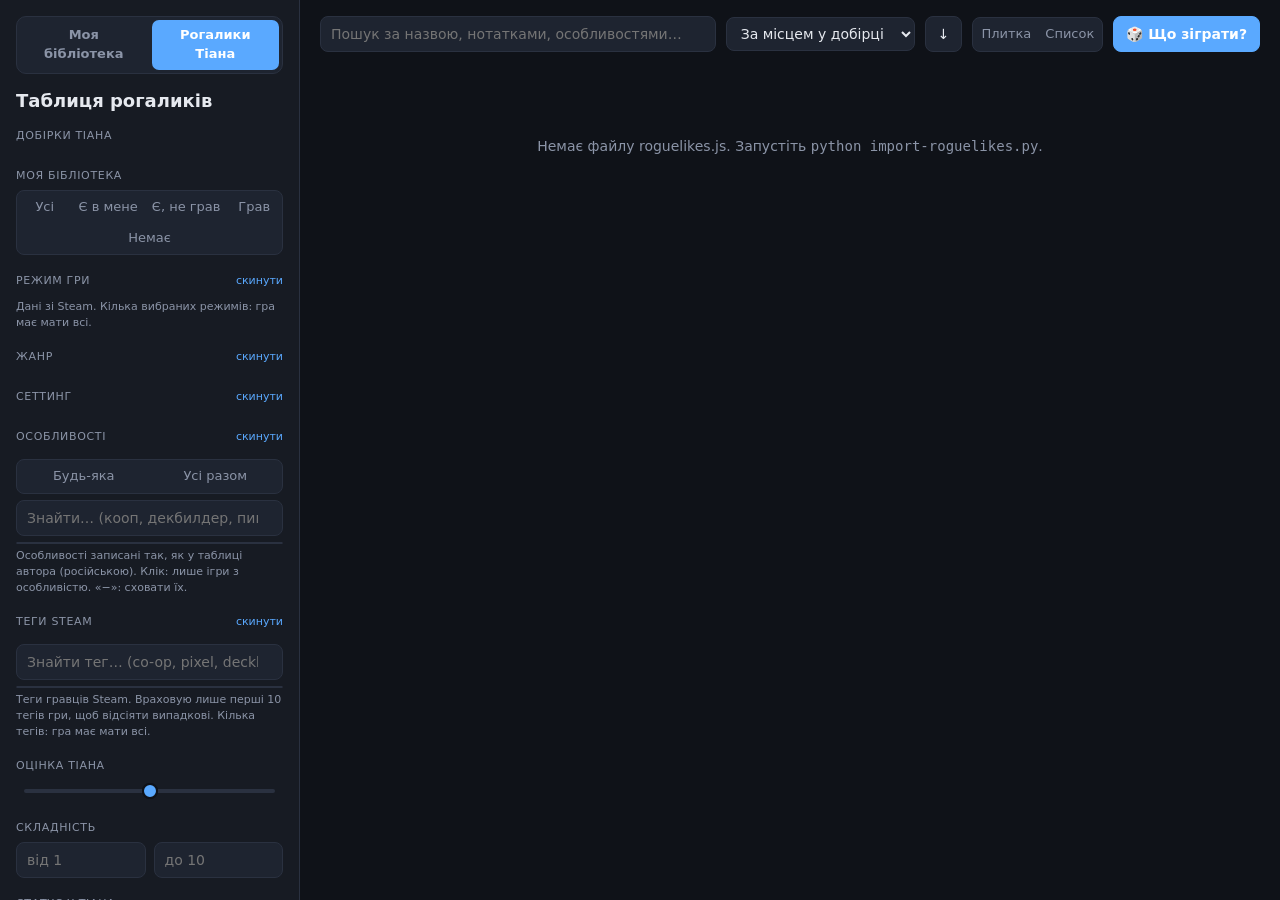
==== roguelikes.html @ 2463125f "Tian page: two-sided rating range, discount/saving sortable columns Co-Authored-By: Claude Opus 5.5 " ====
<!doctype html>
<html lang="uk">
<head>
<meta charset="utf-8">
<meta name="viewport" content="width=device-width, initial-scale=1">
<title>Рогалики Тіана</title>
<link rel="stylesheet" href="style.css">
</head>
<body>
<div class="app">
  <aside id="sidebar">
    <nav class="tabs"><a href="index.html">Моя бібліотека</a><a href="roguelikes.html" class="on">Рогалики Тіана</a></nav>
    <h1>Таблиця рогаликів</h1>
    <div class="sub" id="updated"></div>

    <div class="section">
      <div class="label">Добірки Тіана</div>
      <div class="presets" id="collections"></div>
    </div>

    <div class="section">
      <div class="label">Моя бібліотека</div>
      <div class="seg" data-key="mine">
        <button data-v="all">Усі</button>
        <button data-v="have">Є в мене</button>
        <button data-v="have-unplayed">Є, не грав</button>
        <button data-v="played">Грав</button>
        <button data-v="missing">Немає</button>
      </div>
    </div>

    <div class="section">
      <div class="label">Режим гри <button data-clear="modes">скинути</button></div>
      <div class="chips-box" id="modes"></div>
      <div class="hint">Дані зі Steam. Кілька вибраних режимів: гра має мати всі.</div>
    </div>

    <div class="section">
      <div class="label">Жанр <button data-clear="genres">скинути</button></div>
      <div class="chips-box" id="genres"></div>
    </div>

    <div class="section">
      <div class="label">Сеттинг <button data-clear="settings">скинути</button></div>
      <div class="chips-box scroll" id="settings"></div>
    </div>

    <div class="section">
      <div class="label">Особливості <button data-clear="features">скинути</button></div>
      <div class="selbox" id="selFeat"></div>
      <div class="seg" data-key="featMode" style="margin-bottom:6px">
        <button data-v="any" title="Гра має хоча б одну з вибраних">Будь-яка</button>
        <button data-v="all" title="Гра має всі вибрані">Усі разом</button>
      </div>
      <input type="search" id="featSearch" placeholder="Знайти… (кооп, декбилдер, пиксельарт)">
      <div class="taglist" id="featList"></div>
      <div class="hint">Особливості записані так, як у таблиці автора (російською). Клік: лише ігри з особливістю. «−»: сховати їх.</div>
    </div>

    <div class="section">
      <div class="label">Теги Steam <button data-clear="stags">скинути</button></div>
      <div class="selbox" id="selTags"></div>
      <input type="search" id="tagSearch" placeholder="Знайти тег… (co-op, pixel, deckbuilding)">
      <div class="taglist" id="tagList"></div>
      <div class="hint">Теги гравців Steam. Враховую лише перші 10 тегів гри, щоб відсіяти випадкові. Кілька тегів: гра має мати всі.</div>
    </div>

    <div class="section">
      <div class="label">Оцінка Тіана <span id="minRateVal"></span></div>
      <div class="dual" id="rateDual">
        <div class="track"><div class="fill" id="rateFill"></div></div>
        <input type="range" id="minRate" min="0" max="10" step="1" aria-label="Оцінка від">
        <input type="range" id="maxRate" min="0" max="10" step="1" aria-label="Оцінка до">
      </div>
    </div>

    <div class="section">
      <div class="label">Складність <span id="diffVal"></span></div>
      <div class="row2">
        <input type="number" id="diffFrom" min="1" max="10" placeholder="від 1">
        <input type="number" id="diffTo" min="1" max="10" placeholder="до 10">
      </div>
    </div>

    <div class="section">
      <div class="label">Статус у Тіана <button data-clear="statuses">скинути</button></div>
      <div class="chips-box" id="statuses"></div>
    </div>

    <div class="section">
      <div class="label">Ціна (для ігор, яких немає)</div>
      <div class="checks">
        <label><input type="checkbox" id="onSale"> Лише зі знижкою зараз</label>
      </div>
      <input type="number" id="maxPrice" min="0" step="50" placeholder="До … ₴" style="margin-top:6px">
    </div>

    <div class="section">
      <div class="label">Рік виходу</div>
      <div class="row2">
        <input type="number" id="yearFrom" placeholder="від">
        <input type="number" id="yearTo" placeholder="до">
      </div>
    </div>

    <button class="btn" id="resetAll" style="width:100%">Скинути всі фільтри</button>
    <div class="hint" style="margin-top:12px">Таблиця Тіана і ціни оновлюються самі щонеділі. Оновити зараз: <code>python import-roguelikes.py</code>.</div>
  </aside>

  <main>
    <div class="toolbar">
      <button class="btn menu-btn" id="menuBtn">☰ Фільтри</button>
      <input type="search" class="search" id="q" placeholder="Пошук за назвою, нотатками, особливостями…">
      <select id="sort" title="Сортування">
        <option value="collection">За місцем у добірці</option>
        <option value="rating">За оцінкою Тіана</option>
        <option value="difficulty">За складністю</option>
        <option value="tianHours">Скільки награв Тіан</option>
        <option value="myHours">Скільки награв я</option>
        <option value="steam">За відгуками Steam</option>
        <option value="price">За ціною</option>
        <option value="discount">За знижкою, %</option>
        <option value="saving">За знижкою, ₴</option>
        <option value="release">За датою виходу</option>
        <option value="name">За назвою</option>
      </select>
      <button class="btn" id="dir" title="Напрямок сортування">↓</button>
      <div class="seg" data-key="view" style="flex:0 0 auto">
        <button data-v="grid">Плитка</button>
        <button data-v="list">Список</button>
      </div>
      <button class="btn primary" id="random">🎲 Що зіграти?</button>
    </div>
    <div class="stats" id="stats"></div>
    <div id="results"></div>
  </main>
</div>

<dialog id="dlg"></dialog>

<script src="data.js"></script>
<script src="roguelikes.js"></script>
<script>
(() => {
  const R = window.ROGUELIKES;
  const $ = (id) => document.getElementById(id);
  if (!R) {
    $('results').innerHTML = '<div class="empty">Немає файлу roguelikes.js. Запустіть <code>python import-roguelikes.py</code>.</div>';
    return;
  }
  const LIB = new Map((window.LIBRARY?.games || []).map((g) => [g.appid, g]));
  const games = R.games;
  for (const g of games) g.lib = g.appid ? LIB.get(g.appid) || null : null;
  const COLL = R.collections.filter((c) => c.items.length);
  const collPos = COLL.map((c) => new Map(c.items.map((k, i) => [k, i])));

  const esc = (s) => String(s ?? '').replace(/[&<>"']/g, (c) => ({ '&': '&amp;', '<': '&lt;', '>': '&gt;', '"': '&quot;', "'": '&#39;' }[c]));
  const hours = (h) => h >= 100 ? `${Math.round(h)} год` : h >= 1 ? `${(+h).toFixed(1).replace('.0', '')} год` : h > 0 ? `${Math.round(h * 60)} хв` : '';
  const rateCls = (r) => r >= 8 ? 'r-good' : r >= 6 ? 'r-mid' : 'r-bad';
  const played = (g) => g.lib && g.lib.playtime_hours > 0;
  const plural = (n, a, b, c) => { const m10 = n % 10, m100 = n % 100; return m10 === 1 && m100 !== 11 ? a : m10 >= 2 && m10 <= 4 && (m100 < 12 || m100 > 14) ? b : c; };
  const STATUS_CLS = { 'Пройдено': 'st-done', 'Огляд': 'st-done', 'Закинуто': 'st-drop', 'Чекає релізу': 'st-wait', 'У процесі': 'st-wait' };

  // Режими гри за категоріями магазину Steam
  const MODES = [
    { id: 'solo', name: 'Одиночна', cats: [2] },
    { id: 'coop', name: 'Кооператив', icon: '👥', short: 'Кооп', cats: [9, 38, 39, 48] },
    { id: 'online', name: 'Онлайн-кооп', cats: [38] },
    { id: 'local', name: 'Кооп на одному ПК', icon: '🛋', short: 'Локальний', cats: [39, 24, 37] },
    { id: 'rpt', name: 'Remote Play Together', icon: '📡', short: 'Remote Play', cats: [44] },
    { id: 'pvp', name: 'PvP', icon: '⚔', short: 'PvP', cats: [49, 36, 37, 47] },
    { id: 'pad', name: 'Повна підтримка геймпада', cats: [28] },
  ];
  const MODE = Object.fromEntries(MODES.map((m) => [m.id, m]));
  const hasMode = (g, id) => MODE[id].cats.some((c) => (g.categories || []).includes(c));
  const TAGS = R.tags || {};
  const TAG_TOP = 10;
  const hasTag = (g, id) => { const i = (g.tags || []).indexOf(id); return i !== -1 && i < TAG_TOP; };
  const tagName = (id) => TAGS[id]?.en || String(id);
  const tagTitle = (id) => TAGS[id] ? `${TAGS[id].en}${TAGS[id].uk && TAGS[id].uk !== TAGS[id].en ? ' / ' + TAGS[id].uk : ''}` : '';

  // ---------- Стан ----------
  const DEFAULTS = {
    modes: [], stags: [], stagExc: [],
    q: '', coll: -1, mine: 'all', genres: [], settings: [], features: [], featExc: [], featMode: 'any',
    statuses: [], minRate: 0, maxRate: 10, diffFrom: '', diffTo: '', onSale: false, maxPrice: '', yearFrom: '', yearTo: '',
    sort: 'rating', dir: 'desc', view: 'grid',
  };
  let S = { ...DEFAULTS };
  try { Object.assign(S, JSON.parse(localStorage.getItem('steamlib.rogue') || '{}')); } catch {}
  if (S.coll >= COLL.length) S.coll = -1;
  const save = () => { try { localStorage.setItem('steamlib.rogue', JSON.stringify(S)); } catch {} };

  // ---------- Фільтри ----------
  function pass(g, skip) {
    if (S.q) {
      const q = S.q.toLowerCase();
      if (!(g.name + ' ' + g.notes + ' ' + g.features.join(' ')).toLowerCase().includes(q)) return false;
    }
    if (S.coll >= 0 && !collPos[S.coll].has(g.key)) return false;
    if (S.mine === 'have' && !g.lib) return false;
    if (S.mine === 'have-unplayed' && !(g.lib && !played(g))) return false;
    if (S.mine === 'played' && !played(g)) return false;
    if (S.mine === 'missing' && g.lib) return false;
    if (skip !== 'genres' && S.genres.length && !S.genres.some((x) => g.genres.includes(x))) return false;
    if (skip !== 'settings' && S.settings.length && !S.settings.some((x) => g.settings.includes(x))) return false;
    if (skip !== 'statuses' && S.statuses.length && !S.statuses.includes(g.status)) return false;
    if (skip !== 'features') {
      if (S.featExc.some((x) => g.features.includes(x))) return false;
      if (S.features.length && (S.featMode === 'all'
        ? !S.features.every((x) => g.features.includes(x))
        : !S.features.some((x) => g.features.includes(x)))) return false;
    }
    if (skip !== 'modes' && S.modes.length && !S.modes.every((id) => MODE[id] && hasMode(g, id))) return false;
    if (skip !== 'stags') {
      if (S.stagExc.some((id) => hasTag(g, id))) return false;
      if (S.stags.length && !S.stags.every((id) => hasTag(g, id))) return false;
    }
    if (S.minRate && !(g.rating >= S.minRate)) return false;
    if (S.maxRate < 10 && !(g.rating != null && g.rating <= S.maxRate)) return false;
    if (S.diffFrom && !(g.difficulty >= +S.diffFrom)) return false;
    if (S.diffTo && !(g.difficulty <= +S.diffTo)) return false;
    if (S.onSale && !(g.discount && !g.lib)) return false;
    if (S.maxPrice !== '' && !g.lib && !(g.price_uah != null && g.price_uah <= +S.maxPrice)) return false;
    const y = g.release ? +g.release.slice(0, 4) : null;
    if (S.yearFrom && !(y >= +S.yearFrom)) return false;
    if (S.yearTo && !(y <= +S.yearTo)) return false;
    return true;
  }

  const fmtUah = (v) => Math.round(v).toLocaleString('uk-UA') + '₴';
  const num = (v) => (v == null ? -Infinity : v);
  const SORTERS = {
    rating: (a, b) => num(a.rating) - num(b.rating) || num(a.steam_pct) - num(b.steam_pct),
    difficulty: (a, b) => num(a.difficulty) - num(b.difficulty),
    tianHours: (a, b) => num(a.tian_hours) - num(b.tian_hours),
    myHours: (a, b) => num(a.lib?.playtime_hours) - num(b.lib?.playtime_hours),
    steam: (a, b) => num(a.steam_pct) - num(b.steam_pct) || num(a.steam_reviews) - num(b.steam_reviews),
    price: (a, b) => num(a.lib ? 0 : a.price_uah) - num(b.lib ? 0 : b.price_uah),
    discount: (a, b) => (a.lib ? 0 : a.discount || 0) - (b.lib ? 0 : b.discount || 0) || (a.lib ? 0 : a.saving_uah || 0) - (b.lib ? 0 : b.saving_uah || 0),
    saving: (a, b) => (a.lib ? 0 : a.saving_uah || 0) - (b.lib ? 0 : b.saving_uah || 0) || (a.lib ? 0 : a.discount || 0) - (b.lib ? 0 : b.discount || 0),
    release: (a, b) => (a.release || '').localeCompare(b.release || ''),
    name: (a, b) => a.name.localeCompare(b.name, 'uk'),
    collection: (a, b) => (collPos[S.coll]?.get(b.key) ?? 1e9) - (collPos[S.coll]?.get(a.key) ?? 1e9),
  };
  const DEFAULT_DIR = { rating: 'desc', difficulty: 'desc', tianHours: 'desc', myHours: 'desc', steam: 'desc', price: 'asc', discount: 'desc', saving: 'desc', release: 'desc', name: 'asc', collection: 'desc' };

  let current = [];
  function compute() {
    current = games.filter((g) => pass(g));
    let key = S.sort, dir = S.dir === 'asc' ? 1 : -1;
    if (key === 'collection' && S.coll < 0) { key = 'rating'; dir = -1; }
    current.sort((a, b) => dir * SORTERS[key](a, b) || a.name.localeCompare(b.name, 'uk'));
  }
  // Лічильник для кожного значення: скільки ігор буде, якщо вибрати його (з урахуванням інших фільтрів)
  function counts(field, skip) {
    const c = {};
    for (const g of games) if (pass(g, skip)) for (const v of [].concat(g[field])) if (v) c[v] = (c[v] || 0) + 1;
    return c;
  }
  const allValues = (field) => {
    const c = {};
    for (const g of games) for (const v of [].concat(g[field])) if (v) c[v] = (c[v] || 0) + 1;
    return Object.keys(c).sort((a, b) => c[b] - c[a]);
  };
  const GENRES = allValues('genres'), SETTINGS = allValues('settings'), STATUSES = allValues('status'), FEATURES = allValues('features');

  // ---------- Рендер бічної панелі ----------
  function chipGroup(el, values, key, cnt) {
    $(el).innerHTML = values.map((v) => {
      const on = S[key].includes(v);
      const n = cnt[v] || 0;
      return `<span class="chip ${on ? 'inc' : ''}" data-multi="${key}" data-v="${esc(v)}" style="${!on && !n ? 'opacity:.45' : ''}">${esc(v)} <span class="n">${n}</span></span>`;
    }).join('');
  }
  function renderSidebar() {
    document.querySelectorAll('.seg[data-key]').forEach((seg) => {
      seg.querySelectorAll('button').forEach((b) => b.classList.toggle('on', S[seg.dataset.key] === b.dataset.v));
    });
    $('collections').innerHTML = COLL.map((c, i) => `<span class="chip ${S.coll === i ? 'inc' : ''}" data-coll="${i}">${esc(c.name)} <span class="n">${c.items.length}</span></span>`).join('');
    chipGroup('genres', GENRES, 'genres', counts('genres', 'genres'));
    chipGroup('settings', SETTINGS, 'settings', counts('settings', 'settings'));
    chipGroup('statuses', STATUSES, 'statuses', counts('status', 'statuses'));

    const fc = counts('features', 'features');
    const fq = $('featSearch').value.trim().toLowerCase();
    let feats = FEATURES.filter((f) => fc[f] || S.features.includes(f) || S.featExc.includes(f));
    if (fq) feats = feats.filter((f) => f.toLowerCase().includes(fq));
    feats.sort((a, b) => (fc[b] || 0) - (fc[a] || 0) || a.localeCompare(b));
    $('featList').innerHTML = feats.map((f) => {
      const st = S.features.includes(f) ? 'inc' : S.featExc.includes(f) ? 'exc' : '';
      return `<div class="tagrow ${st}" data-feat="${esc(f)}">
        <span class="mark">${st === 'inc' ? '✓' : ''}</span><span class="nm"><span>${esc(f)}</span></span>
        <span class="n">${fc[f] || 0}</span>
        <button class="tb" data-featexc="${esc(f)}" title="${st === 'exc' ? 'Повернути' : 'Сховати ігри з цією особливістю'}">−</button></div>`;
    }).join('') || '<div class="tagrow"><span class="n">Нічого не знайдено</span></div>';
    const sel = [];
    if (S.features.length) sel.push(`<div class="grp">${S.features.length > 1 ? (S.featMode === 'all' ? 'Мають усі:' : 'Мають хоча б одну:') : 'Має:'} ${S.features.map((f) => `<span class="chip inc" data-unfeat="${esc(f)}">${esc(f)} ✕</span>`).join('')}</div>`);
    if (S.featExc.length) sel.push(`<div class="grp">Без: ${S.featExc.map((f) => `<span class="chip exc" data-unfeat="${esc(f)}">${esc(f)} ✕</span>`).join('')}</div>`);
    $('selFeat').innerHTML = sel.join('');
    document.querySelector('.seg[data-key="featMode"]').style.display = S.features.length > 1 ? '' : 'none';

    // Режими: лічильник = скільки ігор лишиться, якщо додати цей режим
    const modeBase = games.filter((g) => pass(g, 'modes'));
    $('modes').innerHTML = MODES.map((m) => {
      const on = S.modes.includes(m.id);
      const need = on ? S.modes : [...S.modes, m.id];
      const n = modeBase.filter((g) => need.every((id) => hasMode(g, id))).length;
      return `<span class="chip ${on ? 'inc' : ''}" data-mode="${m.id}" style="${!on && !n ? 'opacity:.45' : ''}">${m.icon ? m.icon + ' ' : ''}${esc(m.name)} <span class="n">${n}</span></span>`;
    }).join('');

    // Теги Steam: лічильник серед поточних результатів
    const tc = {};
    for (const g of current) for (const id of (g.tags || []).slice(0, TAG_TOP)) tc[id] = (tc[id] || 0) + 1;
    const tq = $('tagSearch').value.trim().toLowerCase();
    let tids = Object.keys(TAGS).map(Number).filter((id) => tc[id] || S.stags.includes(id) || S.stagExc.includes(id));
    if (tq) tids = tids.filter((id) => tagTitle(id).toLowerCase().includes(tq));
    tids.sort((a, b) => (tc[b] || 0) - (tc[a] || 0) || tagName(a).localeCompare(tagName(b)));
    $('tagList').innerHTML = tids.slice(0, 300).map((id) => {
      const st = S.stags.includes(id) ? 'inc' : S.stagExc.includes(id) ? 'exc' : '';
      return `<div class="tagrow ${st}" data-stag="${id}" title="${esc(tagTitle(id))}">
        <span class="mark">${st === 'inc' ? '✓' : ''}</span><span class="nm"><span>${esc(tagName(id))}</span></span>
        <span class="n">${tc[id] || 0}</span>
        <button class="tb" data-stagexc="${id}" title="${st === 'exc' ? 'Повернути' : 'Сховати ігри з цим тегом'}">−</button></div>`;
    }).join('') || '<div class="tagrow"><span class="n">Нічого не знайдено</span></div>';
    const tsel = [];
    if (S.stags.length) tsel.push(`<div class="grp">Мають: ${S.stags.map((id) => `<span class="chip inc" data-unstag="${id}">${esc(tagName(id))} ✕</span>`).join('')}</div>`);
    if (S.stagExc.length) tsel.push(`<div class="grp">Без: ${S.stagExc.map((id) => `<span class="chip exc" data-unstag="${id}">${esc(tagName(id))} ✕</span>`).join('')}</div>`);
    $('selTags').innerHTML = tsel.join('');

    $('minRate').value = S.minRate; $('maxRate').value = S.maxRate;
    $('minRateVal').textContent = !S.minRate && S.maxRate >= 10 ? 'будь-яка'
      : S.minRate === S.maxRate ? `рівно ${S.minRate}/10` : `від ${S.minRate} до ${S.maxRate}/10`;
    $('rateFill').style.left = S.minRate * 10 + '%';
    $('rateFill').style.right = (10 - S.maxRate) * 10 + '%';
    // Коли повзунки зійшлися, верхнім робимо той, що ще може рухатись
    $('minRate').style.zIndex = S.minRate >= 9 ? 3 : 1;
    $('diffFrom').value = S.diffFrom; $('diffTo').value = S.diffTo;
    $('onSale').checked = S.onSale; $('maxPrice').value = S.maxPrice;
    $('yearFrom').value = S.yearFrom; $('yearTo').value = S.yearTo;
    $('sort').value = S.sort;
    $('sort').querySelector('[value="collection"]').hidden = S.coll < 0;
    $('dir').textContent = S.dir === 'asc' ? '↑' : '↓';
  }

  // ---------- Рендер результатів ----------
  function mineBadge(g) {
    if (g.lib) {
      const cls = g.lib.source === 'own' ? 'own' : 'fam';
      const who = g.lib.source === 'own' ? '' : '👪 ';
      return `<span class="badge r ${cls}" title="${g.lib.source === 'own' ? 'Є у вашій бібліотеці' : 'Сімейна: ' + esc(g.lib.owners)}">${who}${played(g) ? '✓ ' + hours(g.lib.playtime_hours) : 'є, не грав'}</span>`;
    }
    if (g.price) return `<span class="badge r price" title="Немає у вас. Ціна в Steam${g.saving_uah ? ` (було ${fmtUah(g.price_orig_uah)}, економія ${fmtUah(g.saving_uah)})` : ''}">${g.discount ? `<span class="disc">-${g.discount}%</span>` : ''}${esc(g.price)}</span>`;
    if (g.coming_soon) return '<span class="badge r price">ще не вийшла</span>';
    return '';
  }
  function mineText(g) {
    if (!g.lib) return '<span style="color:var(--muted)">немає</span>';
    const cls = g.lib.source === 'own' ? 'mine-own' : 'mine-fam';
    return `<span class="${cls}">${played(g) ? hours(g.lib.playtime_hours) : 'не грав'}</span>${g.lib.source === 'family' ? ` <span style="color:var(--muted)">(👪 ${esc(g.lib.owners)})</span>` : ''}`;
  }
  const diffHtml = (d) => d ? `<span class="diff" title="Складність за Тіаном">Складн. ${d}/10 <span class="bar"><i style="width:${d * 10}%"></i></span></span>` : '';
  const featChips = (g, max) => g.features.slice(0, max).map((f) => `<span class="chip ${S.features.includes(f) ? 'inc' : ''}" data-feat="${esc(f)}">${esc(f)}</span>`).join('');
  const statusPill = (g) => g.status ? `<span class="pill ${STATUS_CLS[g.status] || ''}" title="Статус у Тіана">${esc(g.status)}</span>` : '';
  // Компактні позначки мультиплеєра на картці (одиночну гру й геймпад не показуємо — шуму забагато)
  const modePills = (g) => MODES.filter((m) => m.icon && hasMode(g, m.id))
    .filter((m) => !(m.id === 'local' && hasMode(g, 'coop') && !(g.categories || []).some((c) => [39, 24].includes(c))))
    .map((m) => `<span class="pill ${S.modes.includes(m.id) ? 'st-done' : ''}" data-mode="${m.id}" title="${esc(m.name)}" style="cursor:pointer">${m.icon} ${esc(m.short)}</span>`).join('');
  const steamTagChips = (g, max) => (g.tags || []).slice(0, max).map((id) => `<span class="chip ${S.stags.includes(id) ? 'inc' : ''}" data-stag="${id}" title="${esc(tagTitle(id))}">${esc(tagName(id))}</span>`).join('');

  function renderResults() {
    const have = current.filter((g) => g.lib).length;
    const pl = current.filter(played).length;
    $('stats').innerHTML = `Показано <b>${current.length}</b> з ${games.length} · є в мене: <b>${have}</b> (грав: <b>${pl}</b>, не грав: <b>${have - pl}</b>) · немає: <b>${current.length - have}</b>`;
    if (!current.length) { $('results').innerHTML = '<div class="empty">Нічого не знайдено. Спробуйте послабити фільтри.</div>'; return; }
    const pos = (g) => S.coll >= 0 ? `<span class="pill">#${collPos[S.coll].get(g.key) + 1}</span>` : '';
    if (S.view === 'list') {
      const th = (k, l, c = '') => `<th class="${c} ${S.sort === k ? 'sorted' : ''}" data-sort="${k}">${l}${S.sort === k ? (S.dir === 'asc' ? ' ↑' : ' ↓') : ''}</th>`;
      $('results').innerHTML = `<table class="list"><thead><tr><th></th>${th('name', 'Назва')}<th>Жанр</th>${th('rating', 'Оцінка', 'num')}${th('difficulty', 'Складн.', 'num')}${th('tianHours', 'Тіан', 'num')}<th>Статус</th>${th('myHours', 'Я', 'num')}${th('price', 'Ціна', 'num')}${th('discount', 'Знижка', 'num')}${th('saving', 'Економія', 'num')}${th('release', 'Рік', 'num')}</tr></thead><tbody>` +
        current.map((g) => `<tr class="g" data-key="${esc(g.key)}">
          <td>${g.image ? `<img loading="lazy" src="${esc(g.image)}" alt="">` : ''}</td>
          <td>${pos(g)} <b>${esc(g.name)}</b><div class="note" style="-webkit-line-clamp:1">${esc(g.notes)}</div></td>
          <td>${esc(g.genres.join(', '))}</td>
          <td class="num"><b class="${rateCls(g.rating)}">${g.rating ?? '—'}</b></td>
          <td class="num">${g.difficulty ?? ''}</td>
          <td class="num">${g.tian_hours ? hours(g.tian_hours) : ''}</td>
          <td>${statusPill(g)}</td>
          <td class="num">${mineText(g)}</td>
          <td class="num">${g.lib ? '' : esc(g.price || '')}</td>
          <td class="num">${!g.lib && g.discount ? `<span class="r-good">-${g.discount}%</span>` : ''}</td>
          <td class="num">${!g.lib && g.saving_uah ? fmtUah(g.saving_uah) : ''}</td>
          <td class="num">${g.release ? g.release.slice(0, 4) : ''}</td>
        </tr>`).join('') + '</tbody></table>';
      return;
    }
    $('results').innerHTML = '<div class="grid">' + current.map((g) => `
      <div class="card" data-key="${esc(g.key)}">
        <div class="cover">
          <div class="noimg">${esc(g.name)}</div>
          ${g.image ? `<img loading="lazy" src="${esc(g.image)}" alt="" onerror="this.remove()">` : ''}
          ${g.rating != null ? `<span class="badge l rating" title="Оцінка Тіана">★ ${g.rating}/10</span>` : ''}
          ${mineBadge(g)}
        </div>
        <div class="body">
          <div class="title">${pos(g)} ${esc(g.name)}</div>
          <div class="meta"><span>${esc(g.genres.join(', '))}</span><span>${esc(g.settings.join(', '))}</span></div>
          <div class="meta">${diffHtml(g.difficulty)}${statusPill(g)}${g.tian_hours ? `<span title="Скільки награв Тіан">Тіан: ${hours(g.tian_hours)}</span>` : ''}</div>
          ${modePills(g) ? `<div class="meta">${modePills(g)}</div>` : ''}
          ${g.notes ? `<div class="note">${esc(g.notes)}</div>` : ''}
          <div class="tags">${featChips(g, 5)}</div>
        </div>
      </div>`).join('') + '</div>';
  }

  function render() { compute(); renderSidebar(); renderResults(); save(); }

  // ---------- Деталі ----------
  function openGame(key) {
    const g = games.find((x) => x.key === key);
    if (!g) return;
    const dlg = $('dlg');
    const storeUrl = g.url || (g.appid ? `https://store.steampowered.com/app/${g.appid}` : '');
    dlg.innerHTML = `
      <button class="close" aria-label="Закрити">×</button>
      ${g.image ? `<div class="dlg-cover"><img src="${esc(g.image)}" alt=""></div>` : ''}
      <div class="dlg-body">
        <h2>${esc(g.name)}</h2>
        <div class="meta">${g.rating != null ? `<b class="${rateCls(g.rating)}">★ ${g.rating}/10 від Тіана</b>` : ''}${statusPill(g)}${g.steam_pct != null ? `<span>Steam: 👍 ${g.steam_pct}% (${g.steam_reviews})</span>` : ''}</div>
        ${g.notes ? `<p>${esc(g.notes)}</p>` : ''}
        <dl class="kv">
          <dt>У мене</dt><dd>${g.lib ? (played(g) ? `грав ${hours(g.lib.playtime_hours)}${g.lib.last_played ? `, востаннє ${g.lib.last_played}` : ''}` : 'є, ще не грав') + (g.lib.source === 'family' ? ` · сімейна (${esc(g.lib.owners)})` : ' · моя') : `немає${g.price ? ` · ${g.discount ? `<span class="r-good">-${g.discount}%</span> ` : ''}${esc(g.price)}${g.saving_uah ? ` <span style="opacity:.65">(було ${fmtUah(g.price_orig_uah)}, економія ${fmtUah(g.saving_uah)})</span>` : ''}` : ''}`}</dd>
          <dt>Жанр</dt><dd>${esc(g.genres.join(', '))}</dd>
          <dt>Сеттинг</dt><dd>${esc(g.settings.join(', '))}</dd>
          ${g.difficulty ? `<dt>Складність</dt><dd>${diffHtml(g.difficulty)}</dd>` : ''}
          ${g.tian_hours ? `<dt>Тіан награв</dt><dd>${hours(g.tian_hours)}${g.progress != null ? ` · прогрес ${g.progress}%` : ''}${g.tian_played ? ` · ${g.tian_played}` : ''}</dd>` : ''}
          ${g.release ? `<dt>Вихід</dt><dd>${g.release}${g.early_access ? ' · ранній доступ' : ''}${g.coming_soon ? ' · ще не вийшла' : ''}</dd>` : ''}
        </dl>
        <div class="tags">${featChips(g, 50)}</div>
        ${(g.categories || []).length ? `<dl class="kv"><dt>Режими гри</dt><dd>${MODES.filter((m) => hasMode(g, m.id)).map((m) => esc(m.name)).join(' · ') || '—'}</dd></dl>` : ''}
        ${(g.tags || []).length ? `<div class="label" style="font-size:11px;color:var(--muted);margin:10px 0 4px">ТЕГИ STEAM</div><div class="tags">${steamTagChips(g, 20)}</div>` : ''}
        <div class="actions">
          ${g.lib ? `<a class="btn primary" href="steam://run/${g.appid}">▶ Запустити / встановити</a>` : ''}
          ${storeUrl ? `<a class="btn ${g.lib ? '' : 'primary'}" href="${esc(storeUrl)}" target="_blank" rel="noopener">Сторінка в магазині</a>` : ''}
          ${g.youtube ? `<a class="btn" href="${esc(g.youtube)}" target="_blank" rel="noopener">▶ Плейлист на YouTube</a>` : ''}
          ${g.mi_link ? `<a class="btn" href="${esc(g.mi_link)}" target="_blank" rel="noopener">Випуск МІ</a>` : ''}
          <button class="btn" id="again" ${current.length > 1 ? '' : 'hidden'}>🎲 Інша випадкова</button>
        </div>
      </div>`;
    if (!dlg.open) dlg.showModal();
  }

  // ---------- Події ----------
  const toggleIn = (arr, v) => (arr.includes(v) ? arr.filter((x) => x !== v) : [...arr, v]);
  function toggleStag(id, kind) {
    const was = S.stags.includes(id) ? 'inc' : S.stagExc.includes(id) ? 'exc' : null;
    S.stags = S.stags.filter((x) => x !== id); S.stagExc = S.stagExc.filter((x) => x !== id);
    if (was !== kind) (kind === 'inc' ? S.stags : S.stagExc).push(id);
    render();
  }
  function toggleFeat(f, kind) {
    const was = S.features.includes(f) ? 'inc' : S.featExc.includes(f) ? 'exc' : null;
    S.features = S.features.filter((x) => x !== f); S.featExc = S.featExc.filter((x) => x !== f);
    if (was !== kind) (kind === 'inc' ? S.features : S.featExc).push(f);
    render();
  }

  document.addEventListener('click', (e) => {
    const t = e.target;
    let el;
    if ((el = t.closest('[data-mode]'))) { e.stopPropagation(); S.modes = toggleIn(S.modes, el.dataset.mode); if (el.closest('dialog')) $('dlg').close(); render(); return; }
    if ((el = t.closest('[data-unstag]'))) { const id = +el.dataset.unstag; S.stags = S.stags.filter((x) => x !== id); S.stagExc = S.stagExc.filter((x) => x !== id); render(); return; }
    if ((el = t.closest('[data-stagexc]'))) { toggleStag(+el.dataset.stagexc, 'exc'); return; }
    if ((el = t.closest('[data-stag]'))) { e.stopPropagation(); toggleStag(+el.dataset.stag, 'inc'); if (el.closest('dialog')) $('dlg').close(); return; }
    if ((el = t.closest('[data-unfeat]'))) { const f = el.dataset.unfeat; S.features = S.features.filter((x) => x !== f); S.featExc = S.featExc.filter((x) => x !== f); render(); return; }
    if ((el = t.closest('[data-featexc]'))) { toggleFeat(el.dataset.featexc, 'exc'); return; }
    if ((el = t.closest('[data-feat]'))) { e.stopPropagation(); toggleFeat(el.dataset.feat, 'inc'); if (el.closest('dialog')) $('dlg').close(); return; }
    if ((el = t.closest('[data-multi]'))) { S[el.dataset.multi] = toggleIn(S[el.dataset.multi], el.dataset.v); render(); return; }
    if ((el = t.closest('[data-clear]'))) { S[el.dataset.clear] = []; if (el.dataset.clear === 'features') S.featExc = []; if (el.dataset.clear === 'stags') S.stagExc = []; render(); return; }
    if ((el = t.closest('[data-coll]'))) {
      const i = +el.dataset.coll;
      S.coll = S.coll === i ? -1 : i;
      if (S.coll >= 0) { S.sort = 'collection'; S.dir = 'desc'; } else if (S.sort === 'collection') { S.sort = 'rating'; S.dir = 'desc'; }
      render(); return;
    }
    if ((el = t.closest('.seg[data-key] button'))) { S[el.closest('.seg').dataset.key] = el.dataset.v; render(); return; }
    if ((el = t.closest('th[data-sort]'))) {
      const k = el.dataset.sort;
      if (S.sort === k) S.dir = S.dir === 'asc' ? 'desc' : 'asc'; else { S.sort = k; S.dir = DEFAULT_DIR[k]; }
      render(); return;
    }
    if ((el = t.closest('[data-key]'))) { openGame(el.dataset.key); return; }
    if (t.closest('.close')) { $('dlg').close(); return; }
    if (t.id === 'again') { pickRandom(); return; }
    if (t === $('dlg')) $('dlg').close();
  });
  document.addEventListener('contextmenu', (e) => {
    const el = e.target.closest('[data-feat]');
    if (el) { e.preventDefault(); toggleFeat(el.dataset.feat, 'exc'); if (el.closest('dialog')) $('dlg').close(); }
    const st = e.target.closest('[data-stag]');
    if (st) { e.preventDefault(); toggleStag(+st.dataset.stag, 'exc'); if (st.closest('dialog')) $('dlg').close(); }
  });

  let qTimer;
  $('q').value = S.q;
  $('q').addEventListener('input', (e) => { clearTimeout(qTimer); qTimer = setTimeout(() => { S.q = e.target.value.trim(); render(); }, 120); });
  $('featSearch').addEventListener('input', renderSidebar);
  $('tagSearch').addEventListener('input', renderSidebar);
  const bind = (id, key, ev = 'change', get = (el) => el.value) => $(id).addEventListener(ev, (e) => { S[key] = get(e.target); render(); });
  $('minRate').addEventListener('input', (e) => { S.minRate = Math.min(+e.target.value, S.maxRate); render(); });
  $('maxRate').addEventListener('input', (e) => { S.maxRate = Math.max(+e.target.value, S.minRate); render(); });
  bind('diffFrom', 'diffFrom'); bind('diffTo', 'diffTo');
  bind('onSale', 'onSale', 'change', (el) => el.checked);
  bind('maxPrice', 'maxPrice');
  bind('yearFrom', 'yearFrom'); bind('yearTo', 'yearTo');
  $('sort').addEventListener('change', (e) => { S.sort = e.target.value; S.dir = DEFAULT_DIR[S.sort]; render(); });
  $('dir').addEventListener('click', () => { S.dir = S.dir === 'asc' ? 'desc' : 'asc'; render(); });
  $('resetAll').addEventListener('click', () => { S = { ...DEFAULTS, view: S.view }; $('q').value = ''; $('featSearch').value = ''; $('tagSearch').value = ''; render(); });
  $('menuBtn').addEventListener('click', () => $('sidebar').classList.toggle('open'));
  document.addEventListener('keydown', (e) => {
    if (e.key === '/' && document.activeElement.tagName !== 'INPUT') { e.preventDefault(); $('q').focus(); }
  });

  function pickRandom() {
    if (!current.length) return;
    // Частіше випадають ігри з вищою оцінкою Тіана, які в мене є, але я в них не грав
    const w = current.map((g) => (1 + Math.max(0, (g.rating ?? 5) - 4)) * (g.lib && !played(g) ? 3 : 1));
    let r = Math.random() * w.reduce((a, b) => a + b, 0), i = 0;
    while ((r -= w[i]) > 0) i++;
    openGame(current[Math.min(i, current.length - 1)].key);
  }
  $('random').addEventListener('click', pickRandom);

  const libNote = window.LIBRARY ? '' : ' · ⚠ немає data.js, зіставлення з бібліотекою вимкнено';
  $('updated').textContent = `${games.length} ${plural(games.length, 'гра', 'гри', 'ігор')} · ${R.source} · імпорт ${new Date(R.updated).toLocaleString('uk-UA', { dateStyle: 'medium', timeStyle: 'short' })}${libNote}`;
  render();
})();
</script>
</body>
</html>
---- style.css ----
:root {
  --bg: #0f1218;
  --panel: #171b23;
  --panel-2: #1e2430;
  --line: #2a3140;
  --text: #e6e9ef;
  --muted: #8b94a7;
  --accent: #5aa9ff;
  --accent-bg: rgba(90,169,255,.14);
  --good: #5cc98a;
  --mid: #e0b84f;
  --bad: #e06a5f;
  --exclude: #e06a5f;
  --exclude-bg: rgba(224,106,95,.14);
  --radius: 10px;
  color-scheme: dark;
}
:root[data-theme="light"] {
  --bg: #f4f5f8; --panel: #ffffff; --panel-2: #eef0f4; --line: #dde1e8;
  --text: #1a1e27; --muted: #5d6677; --accent: #1f6fd1; --accent-bg: rgba(31,111,209,.10);
  --good: #23874f; --mid: #a87a0c; --bad: #c0392b; --exclude: #c0392b; --exclude-bg: rgba(192,57,43,.10);
  color-scheme: light;
}
* { box-sizing: border-box; }
html, body { margin: 0; background: var(--bg); color: var(--text); }
body { font: 14px/1.45 system-ui, -apple-system, "Segoe UI", Roboto, sans-serif; }
button, input, select { font: inherit; color: inherit; }
a { color: var(--accent); text-decoration: none; }
a:hover { text-decoration: underline; }

.app { display: grid; grid-template-columns: 300px 1fr; min-height: 100vh; }
aside {
  background: var(--panel); border-right: 1px solid var(--line);
  padding: 16px; position: sticky; top: 0; height: 100vh; overflow-y: auto;
}
main { padding: 16px 20px 40px; min-width: 0; }

h1 { font-size: 18px; margin: 0 0 2px; }
.sub { color: var(--muted); font-size: 12px; margin-bottom: 14px; }
.section { margin-bottom: 18px; }
.section > .label {
  font-size: 11px; text-transform: uppercase; letter-spacing: .06em;
  color: var(--muted); margin-bottom: 6px; display: flex; justify-content: space-between; align-items: center;
}
.label button { background: none; border: 0; color: var(--accent); cursor: pointer; font-size: 11px; padding: 0; text-transform: none; letter-spacing: 0; }

input[type="search"], input[type="number"], select {
  width: 100%; background: var(--panel-2); border: 1px solid var(--line);
  border-radius: 8px; padding: 7px 10px; outline: none;
}
input:focus, select:focus { border-color: var(--accent); }

.seg { display: flex; background: var(--panel-2); border: 1px solid var(--line); border-radius: 8px; padding: 2px; gap: 2px; flex-wrap: wrap; }
.seg button {
  flex: 1; background: none; border: 0; border-radius: 6px; padding: 5px 6px; cursor: pointer;
  color: var(--muted); white-space: nowrap; font-size: 13px;
}
.seg button.on { background: var(--accent-bg); color: var(--accent); font-weight: 600; }

.presets { display: flex; flex-wrap: wrap; gap: 6px; }
.chip {
  display: inline-flex; align-items: center; gap: 4px;
  border: 1px solid var(--line); background: var(--panel-2); color: var(--text);
  border-radius: 999px; padding: 3px 10px; font-size: 12px; cursor: pointer; user-select: none;
}
.chip:hover { border-color: var(--accent); }
.chip.inc { background: var(--accent-bg); border-color: var(--accent); color: var(--accent); }
.chip.exc { background: var(--exclude-bg); border-color: var(--exclude); color: var(--exclude); text-decoration: line-through; }
.chip .n { color: var(--muted); font-size: 11px; }

.taglist { max-height: 260px; overflow-y: auto; margin-top: 6px; border: 1px solid var(--line); border-radius: 8px; }
.tagrow {
  display: flex; justify-content: space-between; padding: 5px 10px; cursor: pointer; font-size: 13px;
  border-bottom: 1px solid var(--line); user-select: none;
}
.tagrow:last-child { border-bottom: 0; }
.tagrow:hover { background: var(--panel-2); }
.tagrow { align-items: center; gap: 6px; }
.tagrow .nm { flex: 1; min-width: 0; overflow-wrap: anywhere; }
.tagrow .n { flex: 0 0 auto; }
.tagrow .nm small { color: var(--muted); margin-left: 4px; }
.tagrow .mark { width: 14px; text-align: center; flex: 0 0 14px; }
.tagrow.inc { background: var(--accent-bg); color: var(--accent); font-weight: 600; }
.tagrow.exc { background: var(--exclude-bg); color: var(--exclude); }
.tagrow.exc .nm span { text-decoration: line-through; }
.tagrow .n { color: var(--muted); }
.tb {
  width: 22px; height: 22px; border-radius: 6px; border: 1px solid var(--line); background: var(--panel);
  cursor: pointer; padding: 0; line-height: 1; color: var(--muted); flex: 0 0 22px;
}
.tb:hover { border-color: var(--exclude); color: var(--exclude); }
.tagrow.exc .tb { background: var(--exclude); border-color: var(--exclude); color: #fff; }
.selbox { display: flex; flex-direction: column; gap: 6px; margin-bottom: 8px; }
.selbox .grp { display: flex; flex-wrap: wrap; gap: 4px; align-items: center; font-size: 12px; color: var(--muted); }
.hint { color: var(--muted); font-size: 11px; margin-top: 4px; }

.checks label { display: flex; align-items: center; gap: 8px; padding: 3px 0; cursor: pointer; }
.row2 { display: flex; gap: 8px; align-items: center; }
.row2 > * { flex: 1; }
input[type="range"] { width: 100%; accent-color: var(--accent); }

.toolbar { display: flex; gap: 10px; align-items: center; flex-wrap: wrap; margin-bottom: 12px; }
.toolbar .search { flex: 1 1 260px; }
.toolbar select { width: auto; }
.btn {
  background: var(--panel-2); border: 1px solid var(--line); border-radius: 8px; padding: 7px 12px; cursor: pointer; white-space: nowrap;
}
.btn:hover { border-color: var(--accent); }
.btn.primary { background: var(--accent); border-color: var(--accent); color: #fff; font-weight: 600; }
.stats { color: var(--muted); font-size: 13px; margin-bottom: 12px; display: flex; gap: 6px; flex-wrap: wrap; align-items: center; }
.stats b { color: var(--text); }
.active-filters { display: flex; flex-wrap: wrap; gap: 6px; }

.grid { display: grid; grid-template-columns: repeat(auto-fill, minmax(250px, 1fr)); gap: 14px; }
.card {
  background: var(--panel); border: 1px solid var(--line); border-radius: var(--radius); overflow: hidden;
  cursor: pointer; display: flex; flex-direction: column; transition: border-color .12s, transform .12s;
}
.card:hover { border-color: var(--accent); transform: translateY(-2px); }
.cover { aspect-ratio: 460 / 215; background: var(--panel-2); position: relative; }
.cover img { position: absolute; inset: 0; width: 100%; height: 100%; object-fit: cover; display: block; }
.cover .noimg { position: absolute; inset: 0; display: grid; place-items: center; color: var(--muted); padding: 10px; text-align: center; }
.badge {
  position: absolute; top: 8px; font-size: 11px; font-weight: 600; padding: 2px 7px; border-radius: 6px;
  background: rgba(0,0,0,.72); color: #fff;
}
.badge.l { left: 8px; } .badge.r { right: 8px; }
.badge.unplayed { background: rgba(31,111,209,.9); }
.card .body { padding: 10px 12px 12px; display: flex; flex-direction: column; gap: 6px; flex: 1; }
.card .title { font-weight: 600; font-size: 14px; line-height: 1.3; }
.meta { display: flex; gap: 10px; flex-wrap: wrap; color: var(--muted); font-size: 12px; }
.rev.good { color: var(--good); } .rev.mid { color: var(--mid); } .rev.bad { color: var(--bad); }
.tags { display: flex; flex-wrap: wrap; gap: 4px; margin-top: auto; }
.tags .chip { font-size: 11px; padding: 1px 8px; }

table.list { width: 100%; border-collapse: collapse; background: var(--panel); border: 1px solid var(--line); border-radius: var(--radius); overflow: hidden; }
.list th, .list td { padding: 7px 10px; text-align: left; border-bottom: 1px solid var(--line); vertical-align: middle; }
.list th { font-size: 12px; color: var(--muted); font-weight: 600; cursor: pointer; white-space: nowrap; background: var(--panel-2); }
.list th.sorted { color: var(--accent); }
.list tr.g { cursor: pointer; }
.list tr.g:hover td { background: var(--panel-2); }
.list img { width: 92px; height: 43px; object-fit: cover; border-radius: 4px; display: block; background: var(--panel-2); }
.list td.num { text-align: right; white-space: nowrap; }
.list .tags .chip { font-size: 11px; }

.empty { text-align: center; color: var(--muted); padding: 60px 20px; }

dialog {
  border: 1px solid var(--line); border-radius: 14px; padding: 0; background: var(--panel); color: var(--text);
  width: min(720px, calc(100vw - 32px)); max-height: calc(100vh - 40px);
}
dialog::backdrop { background: rgba(0,0,0,.6); }
.dlg-cover img { width: 100%; display: block; }
.dlg-body { padding: 16px 20px 20px; }
.dlg-body h2 { margin: 0 0 6px; font-size: 20px; }
.dlg-body p { margin: 8px 0 12px; }
.kv { display: grid; grid-template-columns: max-content 1fr; gap: 4px 14px; font-size: 13px; margin: 12px 0; }
.kv dt { color: var(--muted); }
.kv dd { margin: 0; }
.actions { display: flex; gap: 8px; flex-wrap: wrap; margin-top: 14px; }
.close { position: absolute; top: 10px; right: 10px; background: rgba(0,0,0,.6); color: #fff; border: 0; border-radius: 50%; width: 32px; height: 32px; cursor: pointer; font-size: 18px; }

.menu-btn { display: none; }
@media (max-width: 860px) {
  .app { grid-template-columns: 1fr; }
  aside { position: fixed; inset: 0 auto 0 0; width: min(320px, 90vw); z-index: 20; transform: translateX(-100%); transition: transform .2s; }
  aside.open { transform: none; box-shadow: 0 0 40px rgba(0,0,0,.5); }
  .menu-btn { display: inline-block; }
  main { padding: 12px 16px 40px; }
}

/* ---- Навігація між сторінками ---- */
.tabs { display: flex; gap: 4px; margin-bottom: 14px; background: var(--panel-2); border: 1px solid var(--line); border-radius: 10px; padding: 3px; }
.tabs a { flex: 1; text-align: center; padding: 6px 8px; border-radius: 7px; color: var(--muted); font-weight: 600; font-size: 13px; }
.tabs a:hover { text-decoration: none; color: var(--text); }
.tabs a.on { background: var(--accent); color: #fff; }

/* ---- Сторінка рогаликів ---- */
.badge.rating { font-size: 12px; }
.badge.r.own { background: rgba(35,135,79,.92); }
.badge.r.fam { background: rgba(120,80,200,.92); }
.badge.r.price { background: rgba(0,0,0,.72); }
.badge .disc { background: #4c6b22; color: #beee11; padding: 0 4px; border-radius: 4px; margin-right: 4px; }
.r-good { color: var(--good); } .r-mid { color: var(--mid); } .r-bad { color: var(--bad); }
.diff { display: inline-flex; align-items: center; gap: 5px; }
.diff .bar { width: 50px; height: 5px; border-radius: 3px; background: var(--panel-2); overflow: hidden; display: inline-block; }
.diff .bar i { display: block; height: 100%; background: linear-gradient(90deg, var(--good), var(--mid), var(--bad)); background-size: 50px 100%; }
.note { color: var(--muted); font-size: 12px; display: -webkit-box; -webkit-line-clamp: 3; -webkit-box-orient: vertical; overflow: hidden; }
.pill { font-size: 11px; padding: 1px 7px; border-radius: 6px; background: var(--panel-2); border: 1px solid var(--line); color: var(--muted); }
.pill.st-done { color: var(--good); border-color: currentColor; }
.pill.st-drop { color: var(--bad); border-color: currentColor; }
.pill.st-wait { color: var(--mid); border-color: currentColor; }
.chips-box { display: flex; flex-wrap: wrap; gap: 5px; }
.chips-box.scroll { max-height: 150px; overflow-y: auto; }
.mine-own { color: var(--good); font-weight: 600; }
.mine-fam { color: #a98ae6; font-weight: 600; }

/* Подвійний повзунок діапазону */
.dual { position: relative; height: 22px; }
.dual .track { position: absolute; left: 8px; right: 8px; top: 9px; height: 4px; border-radius: 2px; background: var(--line, #444); }
.dual .fill { position: absolute; top: 0; bottom: 0; background: var(--accent); border-radius: 2px; }
.dual input[type="range"] { position: absolute; inset: 0; margin: 0; width: 100%; height: 22px; background: none; pointer-events: none; -webkit-appearance: none; appearance: none; z-index: 2; }
.dual input[type="range"]::-webkit-slider-runnable-track { background: none; }
.dual input[type="range"]::-moz-range-track { background: none; }
.dual input[type="range"]::-webkit-slider-thumb { pointer-events: auto; -webkit-appearance: none; width: 16px; height: 16px; border-radius: 50%; background: var(--accent); border: 2px solid var(--bg, #111); cursor: pointer; }
.dual input[type="range"]::-moz-range-thumb { pointer-events: auto; width: 14px; height: 14px; border-radius: 50%; background: var(--accent); border: 2px solid var(--bg, #111); cursor: pointer; }
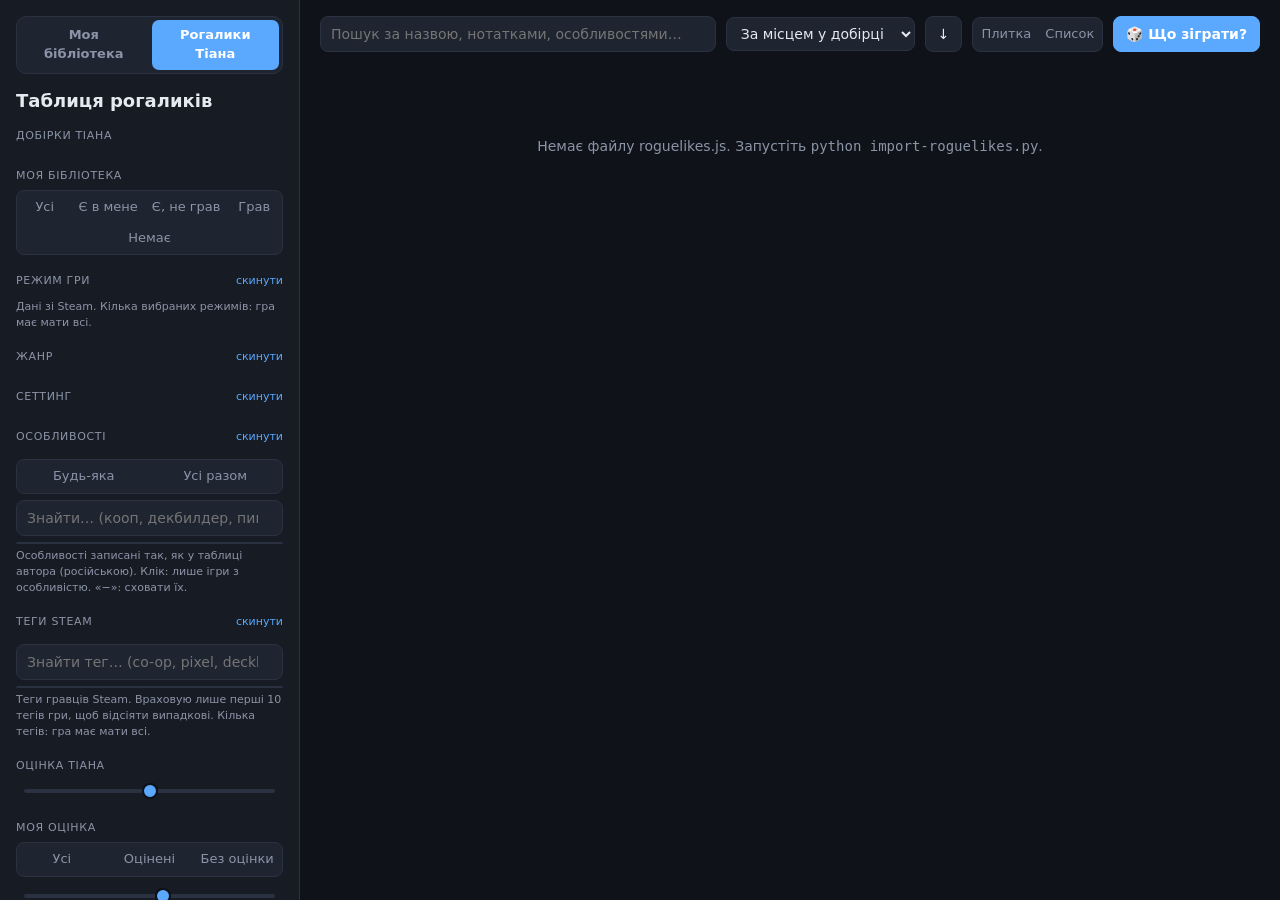
==== commit 6b5f9d20: "Tian page: my own ratings column with filter, sort and JSON backup Co-Authored-By: Claude Opus 5.5 <" ====
--- a/roguelikes.html
+++ b/roguelikes.html
@@ -75,6 +75,23 @@
     </div>
 
     <div class="section">
+      <div class="label">Моя оцінка <span id="myRateVal"></span></div>
+      <div class="seg" data-key="myHas" style="margin-bottom:8px">
+        <button data-v="all">Усі</button>
+        <button data-v="rated">Оцінені</button>
+        <button data-v="unrated">Без оцінки</button>
+      </div>
+      <div class="dual">
+        <div class="track"><div class="fill" id="myFill"></div></div>
+        <input type="range" id="myMin" min="1" max="10" step="1" aria-label="Моя оцінка від">
+        <input type="range" id="myMax" min="1" max="10" step="1" aria-label="Моя оцінка до">
+      </div>
+      <div class="hint">Оцінки ставите в колонці «Моя» (вигляд «Список») або в картці гри. Зберігаються в цьому браузері.
+        <button class="linkbtn" id="myExport">Зберегти у файл</button> · <button class="linkbtn" id="myImport">Завантажити з файлу</button></div>
+      <input type="file" id="myImportFile" accept=".json,application/json" hidden>
+    </div>
+
+    <div class="section">
       <div class="label">Складність <span id="diffVal"></span></div>
       <div class="row2">
         <input type="number" id="diffFrom" min="1" max="10" placeholder="від 1">
@@ -114,6 +131,7 @@
       <select id="sort" title="Сортування">
         <option value="collection">За місцем у добірці</option>
         <option value="rating">За оцінкою Тіана</option>
+        <option value="myRating">За моєю оцінкою</option>
         <option value="difficulty">За складністю</option>
         <option value="tianHours">Скільки награв Тіан</option>
         <option value="myHours">Скільки награв я</option>
@@ -183,13 +201,22 @@
   const DEFAULTS = {
     modes: [], stags: [], stagExc: [],
     q: '', coll: -1, mine: 'all', genres: [], settings: [], features: [], featExc: [], featMode: 'any',
-    statuses: [], minRate: 0, maxRate: 10, diffFrom: '', diffTo: '', onSale: false, maxPrice: '', yearFrom: '', yearTo: '',
+    statuses: [], minRate: 0, maxRate: 10, myHas: 'all', myMin: 1, myMax: 10, diffFrom: '', diffTo: '', onSale: false, maxPrice: '', yearFrom: '', yearTo: '',
     sort: 'rating', dir: 'desc', view: 'grid',
   };
   let S = { ...DEFAULTS };
   try { Object.assign(S, JSON.parse(localStorage.getItem('steamlib.rogue') || '{}')); } catch {}
   if (S.coll >= COLL.length) S.coll = -1;
   const save = () => { try { localStorage.setItem('steamlib.rogue', JSON.stringify(S)); } catch {} };
+
+  // ---------- Мої оцінки (окремо від стану фільтрів, щоб «Скинути все» їх не чіпало) ----------
+  const MY_KEY = 'steamlib.rogue.myRatings';
+  let MY = {};
+  try { MY = JSON.parse(localStorage.getItem(MY_KEY) || '{}') || {}; } catch {}
+  const saveMy = () => { try { localStorage.setItem(MY_KEY, JSON.stringify(MY)); } catch {} };
+  const myRate = (g) => MY[g.key] ?? null;
+  const myRateSelect = (g) => `<select class="myrate ${myRate(g) != null ? rateCls(myRate(g)) : ''}" data-myrate="${esc(g.key)}" title="Моя оцінка">
+      <option value="">—</option>${[10, 9, 8, 7, 6, 5, 4, 3, 2, 1].map((n) => `<option value="${n}" ${myRate(g) === n ? 'selected' : ''}>${n}</option>`).join('')}</select>`;
 
   // ---------- Фільтри ----------
   function pass(g, skip) {
@@ -218,6 +245,10 @@
     }
     if (S.minRate && !(g.rating >= S.minRate)) return false;
     if (S.maxRate < 10 && !(g.rating != null && g.rating <= S.maxRate)) return false;
+    const mr = myRate(g);
+    if (S.myHas === 'rated' && mr == null) return false;
+    if (S.myHas === 'unrated' && mr != null) return false;
+    if ((S.myMin > 1 || S.myMax < 10) && !(mr != null && mr >= S.myMin && mr <= S.myMax)) return false;
     if (S.diffFrom && !(g.difficulty >= +S.diffFrom)) return false;
     if (S.diffTo && !(g.difficulty <= +S.diffTo)) return false;
     if (S.onSale && !(g.discount && !g.lib)) return false;
@@ -232,6 +263,7 @@
   const num = (v) => (v == null ? -Infinity : v);
   const SORTERS = {
     rating: (a, b) => num(a.rating) - num(b.rating) || num(a.steam_pct) - num(b.steam_pct),
+    myRating: (a, b) => num(myRate(a)) - num(myRate(b)) || num(a.rating) - num(b.rating),
     difficulty: (a, b) => num(a.difficulty) - num(b.difficulty),
     tianHours: (a, b) => num(a.tian_hours) - num(b.tian_hours),
     myHours: (a, b) => num(a.lib?.playtime_hours) - num(b.lib?.playtime_hours),
@@ -243,7 +275,7 @@
     name: (a, b) => a.name.localeCompare(b.name, 'uk'),
     collection: (a, b) => (collPos[S.coll]?.get(b.key) ?? 1e9) - (collPos[S.coll]?.get(a.key) ?? 1e9),
   };
-  const DEFAULT_DIR = { rating: 'desc', difficulty: 'desc', tianHours: 'desc', myHours: 'desc', steam: 'desc', price: 'asc', discount: 'desc', saving: 'desc', release: 'desc', name: 'asc', collection: 'desc' };
+  const DEFAULT_DIR = { rating: 'desc', myRating: 'desc', difficulty: 'desc', tianHours: 'desc', myHours: 'desc', steam: 'desc', price: 'asc', discount: 'desc', saving: 'desc', release: 'desc', name: 'asc', collection: 'desc' };
 
   let current = [];
   function compute() {
@@ -335,6 +367,12 @@
     $('rateFill').style.right = (10 - S.maxRate) * 10 + '%';
     // Коли повзунки зійшлися, верхнім робимо той, що ще може рухатись
     $('minRate').style.zIndex = S.minRate >= 9 ? 3 : 1;
+    const myFiltered = S.myMin > 1 || S.myMax < 10;
+    $('myMin').value = S.myMin; $('myMax').value = S.myMax;
+    $('myRateVal').textContent = !myFiltered ? '' : S.myMin === S.myMax ? `рівно ${S.myMin}/10` : `від ${S.myMin} до ${S.myMax}/10`;
+    $('myFill').style.left = (S.myMin - 1) / 9 * 100 + '%';
+    $('myFill').style.right = (10 - S.myMax) / 9 * 100 + '%';
+    $('myMin').style.zIndex = S.myMin >= 9 ? 3 : 1;
     $('diffFrom').value = S.diffFrom; $('diffTo').value = S.diffTo;
     $('onSale').checked = S.onSale; $('maxPrice').value = S.maxPrice;
     $('yearFrom').value = S.yearFrom; $('yearTo').value = S.yearTo;
@@ -376,12 +414,13 @@
     const pos = (g) => S.coll >= 0 ? `<span class="pill">#${collPos[S.coll].get(g.key) + 1}</span>` : '';
     if (S.view === 'list') {
       const th = (k, l, c = '') => `<th class="${c} ${S.sort === k ? 'sorted' : ''}" data-sort="${k}">${l}${S.sort === k ? (S.dir === 'asc' ? ' ↑' : ' ↓') : ''}</th>`;
-      $('results').innerHTML = `<table class="list"><thead><tr><th></th>${th('name', 'Назва')}<th>Жанр</th>${th('rating', 'Оцінка', 'num')}${th('difficulty', 'Складн.', 'num')}${th('tianHours', 'Тіан', 'num')}<th>Статус</th>${th('myHours', 'Я', 'num')}${th('price', 'Ціна', 'num')}${th('discount', 'Знижка', 'num')}${th('saving', 'Економія', 'num')}${th('release', 'Рік', 'num')}</tr></thead><tbody>` +
+      $('results').innerHTML = `<table class="list"><thead><tr><th></th>${th('name', 'Назва')}<th>Жанр</th>${th('rating', 'Тіан ★', 'num')}${th('myRating', 'Моя', 'num')}${th('difficulty', 'Складн.', 'num')}${th('tianHours', 'Тіан', 'num')}<th>Статус</th>${th('myHours', 'Я', 'num')}${th('price', 'Ціна', 'num')}${th('discount', 'Знижка', 'num')}${th('saving', 'Економія', 'num')}${th('release', 'Рік', 'num')}</tr></thead><tbody>` +
         current.map((g) => `<tr class="g" data-key="${esc(g.key)}">
           <td>${g.image ? `<img loading="lazy" src="${esc(g.image)}" alt="">` : ''}</td>
           <td>${pos(g)} <b>${esc(g.name)}</b><div class="note" style="-webkit-line-clamp:1">${esc(g.notes)}</div></td>
           <td>${esc(g.genres.join(', '))}</td>
           <td class="num"><b class="${rateCls(g.rating)}">${g.rating ?? '—'}</b></td>
+          <td class="num">${myRateSelect(g)}</td>
           <td class="num">${g.difficulty ?? ''}</td>
           <td class="num">${g.tian_hours ? hours(g.tian_hours) : ''}</td>
           <td>${statusPill(g)}</td>
@@ -398,7 +437,7 @@
         <div class="cover">
           <div class="noimg">${esc(g.name)}</div>
           ${g.image ? `<img loading="lazy" src="${esc(g.image)}" alt="" onerror="this.remove()">` : ''}
-          ${g.rating != null ? `<span class="badge l rating" title="Оцінка Тіана">★ ${g.rating}/10</span>` : ''}
+          ${g.rating != null || myRate(g) != null ? `<span class="badge l rating">${g.rating != null ? `<span title="Оцінка Тіана">★ ${g.rating}/10</span>` : ''}${myRate(g) != null ? `<span title="Моя оцінка"> · моя ${myRate(g)}</span>` : ''}</span>` : ''}
           ${mineBadge(g)}
         </div>
         <div class="body">
@@ -425,7 +464,7 @@
       ${g.image ? `<div class="dlg-cover"><img src="${esc(g.image)}" alt=""></div>` : ''}
       <div class="dlg-body">
         <h2>${esc(g.name)}</h2>
-        <div class="meta">${g.rating != null ? `<b class="${rateCls(g.rating)}">★ ${g.rating}/10 від Тіана</b>` : ''}${statusPill(g)}${g.steam_pct != null ? `<span>Steam: 👍 ${g.steam_pct}% (${g.steam_reviews})</span>` : ''}</div>
+        <div class="meta">${g.rating != null ? `<b class="${rateCls(g.rating)}">★ ${g.rating}/10 від Тіана</b>` : ''}<span>Моя оцінка: ${myRateSelect(g)}</span>${statusPill(g)}${g.steam_pct != null ? `<span>Steam: 👍 ${g.steam_pct}% (${g.steam_reviews})</span>` : ''}</div>
         ${g.notes ? `<p>${esc(g.notes)}</p>` : ''}
         <dl class="kv">
           <dt>У мене</dt><dd>${g.lib ? (played(g) ? `грав ${hours(g.lib.playtime_hours)}${g.lib.last_played ? `, востаннє ${g.lib.last_played}` : ''}` : 'є, ще не грав') + (g.lib.source === 'family' ? ` · сімейна (${esc(g.lib.owners)})` : ' · моя') : `немає${g.price ? ` · ${g.discount ? `<span class="r-good">-${g.discount}%</span> ` : ''}${esc(g.price)}${g.saving_uah ? ` <span style="opacity:.65">(було ${fmtUah(g.price_orig_uah)}, економія ${fmtUah(g.saving_uah)})</span>` : ''}` : ''}`}</dd>
@@ -467,6 +506,7 @@
   document.addEventListener('click', (e) => {
     const t = e.target;
     let el;
+    if (t.closest('select.myrate')) return;
     if ((el = t.closest('[data-mode]'))) { e.stopPropagation(); S.modes = toggleIn(S.modes, el.dataset.mode); if (el.closest('dialog')) $('dlg').close(); render(); return; }
     if ((el = t.closest('[data-unstag]'))) { const id = +el.dataset.unstag; S.stags = S.stags.filter((x) => x !== id); S.stagExc = S.stagExc.filter((x) => x !== id); render(); return; }
     if ((el = t.closest('[data-stagexc]'))) { toggleStag(+el.dataset.stagexc, 'exc'); return; }
@@ -506,6 +546,32 @@
   $('featSearch').addEventListener('input', renderSidebar);
   $('tagSearch').addEventListener('input', renderSidebar);
   const bind = (id, key, ev = 'change', get = (el) => el.value) => $(id).addEventListener(ev, (e) => { S[key] = get(e.target); render(); });
+  $('myMin').addEventListener('input', (e) => { S.myMin = Math.min(+e.target.value, S.myMax); render(); });
+  $('myMax').addEventListener('input', (e) => { S.myMax = Math.max(+e.target.value, S.myMin); render(); });
+  document.addEventListener('change', (e) => {
+    const el = e.target.closest('select.myrate');
+    if (!el) return;
+    const k = el.dataset.myrate;
+    if (el.value === '') delete MY[k]; else MY[k] = +el.value;
+    saveMy(); render();
+    if ($('dlg').open) openGame(k);
+  });
+  $('myExport').addEventListener('click', () => {
+    const a = document.createElement('a');
+    a.href = URL.createObjectURL(new Blob([JSON.stringify(MY, null, 1)], { type: 'application/json' }));
+    a.download = `my-roguelike-ratings-${new Date().toISOString().slice(0, 10)}.json`;
+    a.click(); setTimeout(() => URL.revokeObjectURL(a.href), 1000);
+  });
+  $('myImport').addEventListener('click', () => $('myImportFile').click());
+  $('myImportFile').addEventListener('change', async (e) => {
+    const f = e.target.files[0]; e.target.value = '';
+    if (!f) return;
+    try {
+      const data = JSON.parse(await f.text());
+      for (const [k, v] of Object.entries(data)) if (Number.isInteger(v) && v >= 1 && v <= 10) MY[k] = v;
+      saveMy(); render();
+    } catch { alert('Не вдалося прочитати файл з оцінками'); }
+  });
   $('minRate').addEventListener('input', (e) => { S.minRate = Math.min(+e.target.value, S.maxRate); render(); });
   $('maxRate').addEventListener('input', (e) => { S.maxRate = Math.max(+e.target.value, S.minRate); render(); });
   bind('diffFrom', 'diffFrom'); bind('diffTo', 'diffTo');
--- a/style.css
+++ b/style.css
@@ -186,7 +186,7 @@
 .diff .bar { width: 50px; height: 5px; border-radius: 3px; background: var(--panel-2); overflow: hidden; display: inline-block; }
 .diff .bar i { display: block; height: 100%; background: linear-gradient(90deg, var(--good), var(--mid), var(--bad)); background-size: 50px 100%; }
 .note { color: var(--muted); font-size: 12px; display: -webkit-box; -webkit-line-clamp: 3; -webkit-box-orient: vertical; overflow: hidden; }
-.pill { font-size: 11px; padding: 1px 7px; border-radius: 6px; background: var(--panel-2); border: 1px solid var(--line); color: var(--muted); }
+.pill { display: inline-block; white-space: nowrap; font-size: 11px; padding: 1px 7px; border-radius: 6px; background: var(--panel-2); border: 1px solid var(--line); color: var(--muted); }
 .pill.st-done { color: var(--good); border-color: currentColor; }
 .pill.st-drop { color: var(--bad); border-color: currentColor; }
 .pill.st-wait { color: var(--mid); border-color: currentColor; }
@@ -204,3 +204,8 @@
 .dual input[type="range"]::-moz-range-track { background: none; }
 .dual input[type="range"]::-webkit-slider-thumb { pointer-events: auto; -webkit-appearance: none; width: 16px; height: 16px; border-radius: 50%; background: var(--accent); border: 2px solid var(--bg, #111); cursor: pointer; }
 .dual input[type="range"]::-moz-range-thumb { pointer-events: auto; width: 14px; height: 14px; border-radius: 50%; background: var(--accent); border: 2px solid var(--bg, #111); cursor: pointer; }
+
+/* Моя оцінка */
+select.myrate { width: auto; min-width: 48px; padding: 2px 4px; font-size: 13px; font-weight: 600; background: var(--panel-2); border: 1px solid var(--line); border-radius: 6px; color: var(--muted); cursor: pointer; }
+select.myrate.r-good { color: var(--good); } select.myrate.r-mid { color: var(--mid); } select.myrate.r-bad { color: var(--bad); }
+.linkbtn { background: none; border: 0; padding: 0; color: var(--accent); cursor: pointer; font: inherit; text-decoration: underline; }
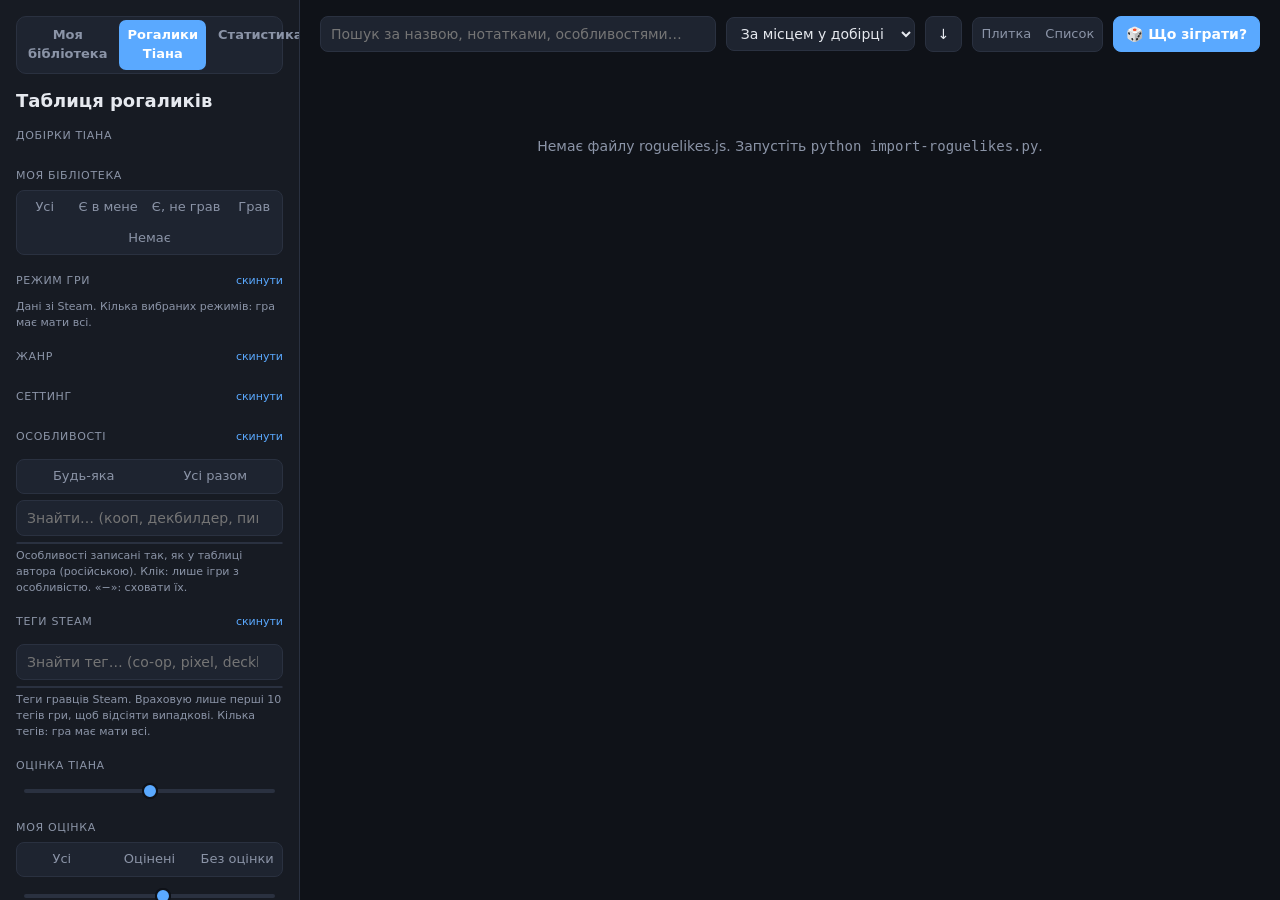
==== commit 37787732: "Add family library stats page stats.html: per-member game counts, value, average and most expensive " ====
--- a/roguelikes.html
+++ b/roguelikes.html
@@ -9,7 +9,7 @@
 <body>
 <div class="app">
   <aside id="sidebar">
-    <nav class="tabs"><a href="index.html">Моя бібліотека</a><a href="roguelikes.html" class="on">Рогалики Тіана</a></nav>
+    <nav class="tabs"><a href="index.html">Моя бібліотека</a><a href="roguelikes.html" class="on">Рогалики Тіана</a><a href="stats.html">Статистика</a></nav>
     <h1>Таблиця рогаликів</h1>
     <div class="sub" id="updated"></div>
 
@@ -86,9 +86,10 @@
         <input type="range" id="myMin" min="1" max="10" step="1" aria-label="Моя оцінка від">
         <input type="range" id="myMax" min="1" max="10" step="1" aria-label="Моя оцінка до">
       </div>
-      <div class="hint">Оцінки ставите в колонці «Моя» (вигляд «Список») або в картці гри. Зберігаються в цьому браузері.
-        <button class="linkbtn" id="myExport">Зберегти у файл</button> · <button class="linkbtn" id="myImport">Завантажити з файлу</button></div>
-      <input type="file" id="myImportFile" accept=".json,application/json" hidden>
+      <div class="hint">Оцінки ставите в колонці «Моя» (вигляд «Список») або в картці гри.</div>
+      <div class="hint" id="myStore"></div>
+      <div class="hint"><button class="linkbtn" id="myExport">Скачати my-ratings.js</button> · <button class="linkbtn" id="myImport">Завантажити з файлу</button></div>
+      <input type="file" id="myImportFile" accept=".js,.json" hidden>
     </div>
 
     <div class="section">
@@ -158,6 +159,7 @@
 
 <script src="data.js"></script>
 <script src="roguelikes.js"></script>
+<script src="my-ratings.js"></script>
 <script>
 (() => {
   const R = window.ROGUELIKES;
@@ -209,11 +211,82 @@
   if (S.coll >= COLL.length) S.coll = -1;
   const save = () => { try { localStorage.setItem('steamlib.rogue', JSON.stringify(S)); } catch {} };
 
-  // ---------- Мої оцінки (окремо від стану фільтрів, щоб «Скинути все» їх не чіпало) ----------
-  const MY_KEY = 'steamlib.rogue.myRatings';
-  let MY = {};
-  try { MY = JSON.parse(localStorage.getItem(MY_KEY) || '{}') || {}; } catch {}
-  const saveMy = () => { try { localStorage.setItem(MY_KEY, JSON.stringify(MY)); } catch {} };
+  // ---------- Мої оцінки ----------
+  // Головне сховище: файл my-ratings.js у папці сайту (читається звичайним <script>, тож переживає очищення браузера).
+  // Записує його сторінка через File System Access API (Chrome/Edge) після того, як ви дасте доступ до папки.
+  // localStorage лише запасна копія на випадок, якщо запис у файл не вдався.
+  const MY_KEY = 'steamlib.rogue.myRatings2';
+  const validRatings = (o) => Object.fromEntries(Object.entries(o || {}).filter(([, v]) => Number.isInteger(v) && v >= 1 && v <= 10));
+  const fileData = window.MY_RATINGS && typeof window.MY_RATINGS === 'object' ? window.MY_RATINGS : null;
+  let localData = null;
+  try { localData = JSON.parse(localStorage.getItem(MY_KEY) || 'null'); } catch {}
+  // Перенос оцінок зі старого формату (просто {key: оцінка} у localStorage)
+  if (!localData) try {
+    const old = JSON.parse(localStorage.getItem('steamlib.rogue.myRatings') || 'null');
+    if (old && Object.keys(old).length) localData = { updated: new Date().toISOString(), ratings: old };
+  } catch {}
+  const pick = [fileData, localData].filter(Boolean).sort((a, b) => (b.updated || '').localeCompare(a.updated || ''))[0];
+  let MY = validRatings(pick?.ratings);
+  let myUpdated = pick?.updated || '';
+  let fileStale = !!(localData && (!fileData || (localData.updated || '') > (fileData.updated || '')));
+
+  const FS_OK = 'showDirectoryPicker' in window;
+  let dirHandle = null, myStatus = '', myErr = '', writing = Promise.resolve();
+  const idb = (mode, fn) => new Promise((res, rej) => {
+    const r = indexedDB.open('steamlib', 1);
+    r.onupgradeneeded = () => r.result.createObjectStore('kv');
+    r.onerror = () => rej(r.error);
+    r.onsuccess = () => { const tx = r.result.transaction('kv', mode); const q = fn(tx.objectStore('kv')); tx.oncomplete = () => res(q?.result); tx.onerror = () => rej(tx.error); };
+  });
+  const myFileText = () => '// Мої оцінки рогаликів. Пише сторінка roguelikes.html, вручну не редагуйте.\n'
+    + 'window.MY_RATINGS = ' + JSON.stringify({ updated: myUpdated, ratings: MY }, null, 1) + ';\n';
+  function renderMyStore() {
+    const el = $('myStore');
+    if (!el) return;
+    if (!FS_OK) { el.innerHTML = '⚠ Цей браузер не вміє писати у файл. Оцінки збережено лише в браузері: після змін натисніть «Скачати my-ratings.js» і покладіть файл у папку сайту (замість старого).'; return; }
+    if (myStatus === 'ok') { el.innerHTML = `✅ Оцінки записано у файл <code>my-ratings.js</code> у папці «${esc(dirHandle?.name)}».`; return; }
+    if (myStatus === 'error') { el.innerHTML = `⚠ Не вдалося записати файл: <code>${esc(myErr)}</code>. <button class="linkbtn" data-myrepick>Вибрати папку ще раз</button>`; return; }
+    if (dirHandle) { el.innerHTML = `⚠ Папку «${esc(dirHandle.name)}» вибрано, але браузер ще не дозволив запис, тож файл не збережено. <button class="btn" data-myconnect style="margin-top:6px">Дозволити запис</button>`; return; }
+    el.innerHTML = `⚠ ${fileStale ? 'Є незбережені у файл зміни. ' : ''}Щоб оцінки не зникли при очищенні браузера, <button class="linkbtn" data-myconnect>виберіть папку сайту</button> (steam-library) і дозвольте запис.`;
+  }
+  async function writeMyFile(interactive) {
+    if (!FS_OK) return;
+    if (!dirHandle && interactive) {
+      try { dirHandle = await window.showDirectoryPicker({ id: 'steamlib', mode: 'readwrite' }); } catch (e) {
+        if (e.name !== 'AbortError') { myStatus = 'error'; myErr = `${e.name}: ${e.message}`; }
+        renderMyStore(); return;
+      }
+      try { await dirHandle.getFileHandle('roguelikes.html'); } catch {
+        if (!confirm(`У папці «${dirHandle.name}» немає roguelikes.html. Точно зберігати оцінки сюди?`)) { dirHandle = null; return; }
+      }
+      try { await idb('readwrite', (st) => st.put(dirHandle, 'dir')); } catch {}
+      // Якщо у вибраній папці вже є файл з оцінками новішим за наш, спершу підтягуємо його
+      try {
+        const txt = await (await (await dirHandle.getFileHandle('my-ratings.js')).getFile()).text();
+        const m = txt.match(/window\.MY_RATINGS\s*=\s*([\s\S]*?);?\s*$/);
+        const d = m && JSON.parse(m[1]);
+        if (d && (d.updated || '') > myUpdated) { MY = validRatings(d.ratings); myUpdated = d.updated; render(); }
+      } catch {}
+    }
+    if (!dirHandle) return;
+    let perm = await dirHandle.queryPermission({ mode: 'readwrite' });
+    if (perm !== 'granted' && interactive) perm = await dirHandle.requestPermission({ mode: 'readwrite' }).catch(() => 'prompt');
+    if (perm !== 'granted') { myStatus = ''; renderMyStore(); return; }
+    try {
+      const w = await (await dirHandle.getFileHandle('my-ratings.js', { create: true })).createWritable();
+      await w.write(myFileText()); await w.close();
+      myStatus = 'ok'; myErr = ''; fileStale = false;
+    } catch (e) { myStatus = 'error'; myErr = `${e.name}: ${e.message}`; }
+    renderMyStore();
+  }
+  const queueWrite = (interactive) => (writing = writing.then(() => writeMyFile(interactive)).catch(() => {}));
+  const saveMy = () => {
+    myUpdated = new Date().toISOString();
+    fileStale = true;
+    try { localStorage.setItem(MY_KEY, JSON.stringify({ updated: myUpdated, ratings: MY })); } catch {}
+    queueWrite(true);
+  };
+  if (FS_OK) idb('readonly', (st) => st.get('dir')).then((h) => { dirHandle = h || null; if (dirHandle) queueWrite(false); else renderMyStore(); }).catch(() => renderMyStore());
   const myRate = (g) => MY[g.key] ?? null;
   const myRateSelect = (g) => `<select class="myrate ${myRate(g) != null ? rateCls(myRate(g)) : ''}" data-myrate="${esc(g.key)}" title="Моя оцінка">
       <option value="">—</option>${[10, 9, 8, 7, 6, 5, 4, 3, 2, 1].map((n) => `<option value="${n}" ${myRate(g) === n ? 'selected' : ''}>${n}</option>`).join('')}</select>`;
@@ -367,6 +440,7 @@
     $('rateFill').style.right = (10 - S.maxRate) * 10 + '%';
     // Коли повзунки зійшлися, верхнім робимо той, що ще може рухатись
     $('minRate').style.zIndex = S.minRate >= 9 ? 3 : 1;
+    renderMyStore();
     const myFiltered = S.myMin > 1 || S.myMax < 10;
     $('myMin').value = S.myMin; $('myMax').value = S.myMax;
     $('myRateVal').textContent = !myFiltered ? '' : S.myMin === S.myMax ? `рівно ${S.myMin}/10` : `від ${S.myMin} до ${S.myMax}/10`;
@@ -507,6 +581,8 @@
     const t = e.target;
     let el;
     if (t.closest('select.myrate')) return;
+    if (t.closest('[data-myconnect]')) { queueWrite(true); return; }
+    if (t.closest('[data-myrepick]')) { dirHandle = null; myStatus = ''; idb('readwrite', (st) => st.delete('dir')).catch(() => {}); queueWrite(true); return; }
     if ((el = t.closest('[data-mode]'))) { e.stopPropagation(); S.modes = toggleIn(S.modes, el.dataset.mode); if (el.closest('dialog')) $('dlg').close(); render(); return; }
     if ((el = t.closest('[data-unstag]'))) { const id = +el.dataset.unstag; S.stags = S.stags.filter((x) => x !== id); S.stagExc = S.stagExc.filter((x) => x !== id); render(); return; }
     if ((el = t.closest('[data-stagexc]'))) { toggleStag(+el.dataset.stagexc, 'exc'); return; }
@@ -558,8 +634,8 @@
   });
   $('myExport').addEventListener('click', () => {
     const a = document.createElement('a');
-    a.href = URL.createObjectURL(new Blob([JSON.stringify(MY, null, 1)], { type: 'application/json' }));
-    a.download = `my-roguelike-ratings-${new Date().toISOString().slice(0, 10)}.json`;
+    a.href = URL.createObjectURL(new Blob([myFileText()], { type: 'text/javascript' }));
+    a.download = 'my-ratings.js';
     a.click(); setTimeout(() => URL.revokeObjectURL(a.href), 1000);
   });
   $('myImport').addEventListener('click', () => $('myImportFile').click());
@@ -567,8 +643,10 @@
     const f = e.target.files[0]; e.target.value = '';
     if (!f) return;
     try {
-      const data = JSON.parse(await f.text());
-      for (const [k, v] of Object.entries(data)) if (Number.isInteger(v) && v >= 1 && v <= 10) MY[k] = v;
+      const txt = await f.text();
+      const m = txt.match(/window\.MY_RATINGS\s*=\s*([\s\S]*?);?\s*$/);
+      const data = JSON.parse(m ? m[1] : txt);
+      Object.assign(MY, validRatings(data.ratings || data));
       saveMy(); render();
     } catch { alert('Не вдалося прочитати файл з оцінками'); }
   });
